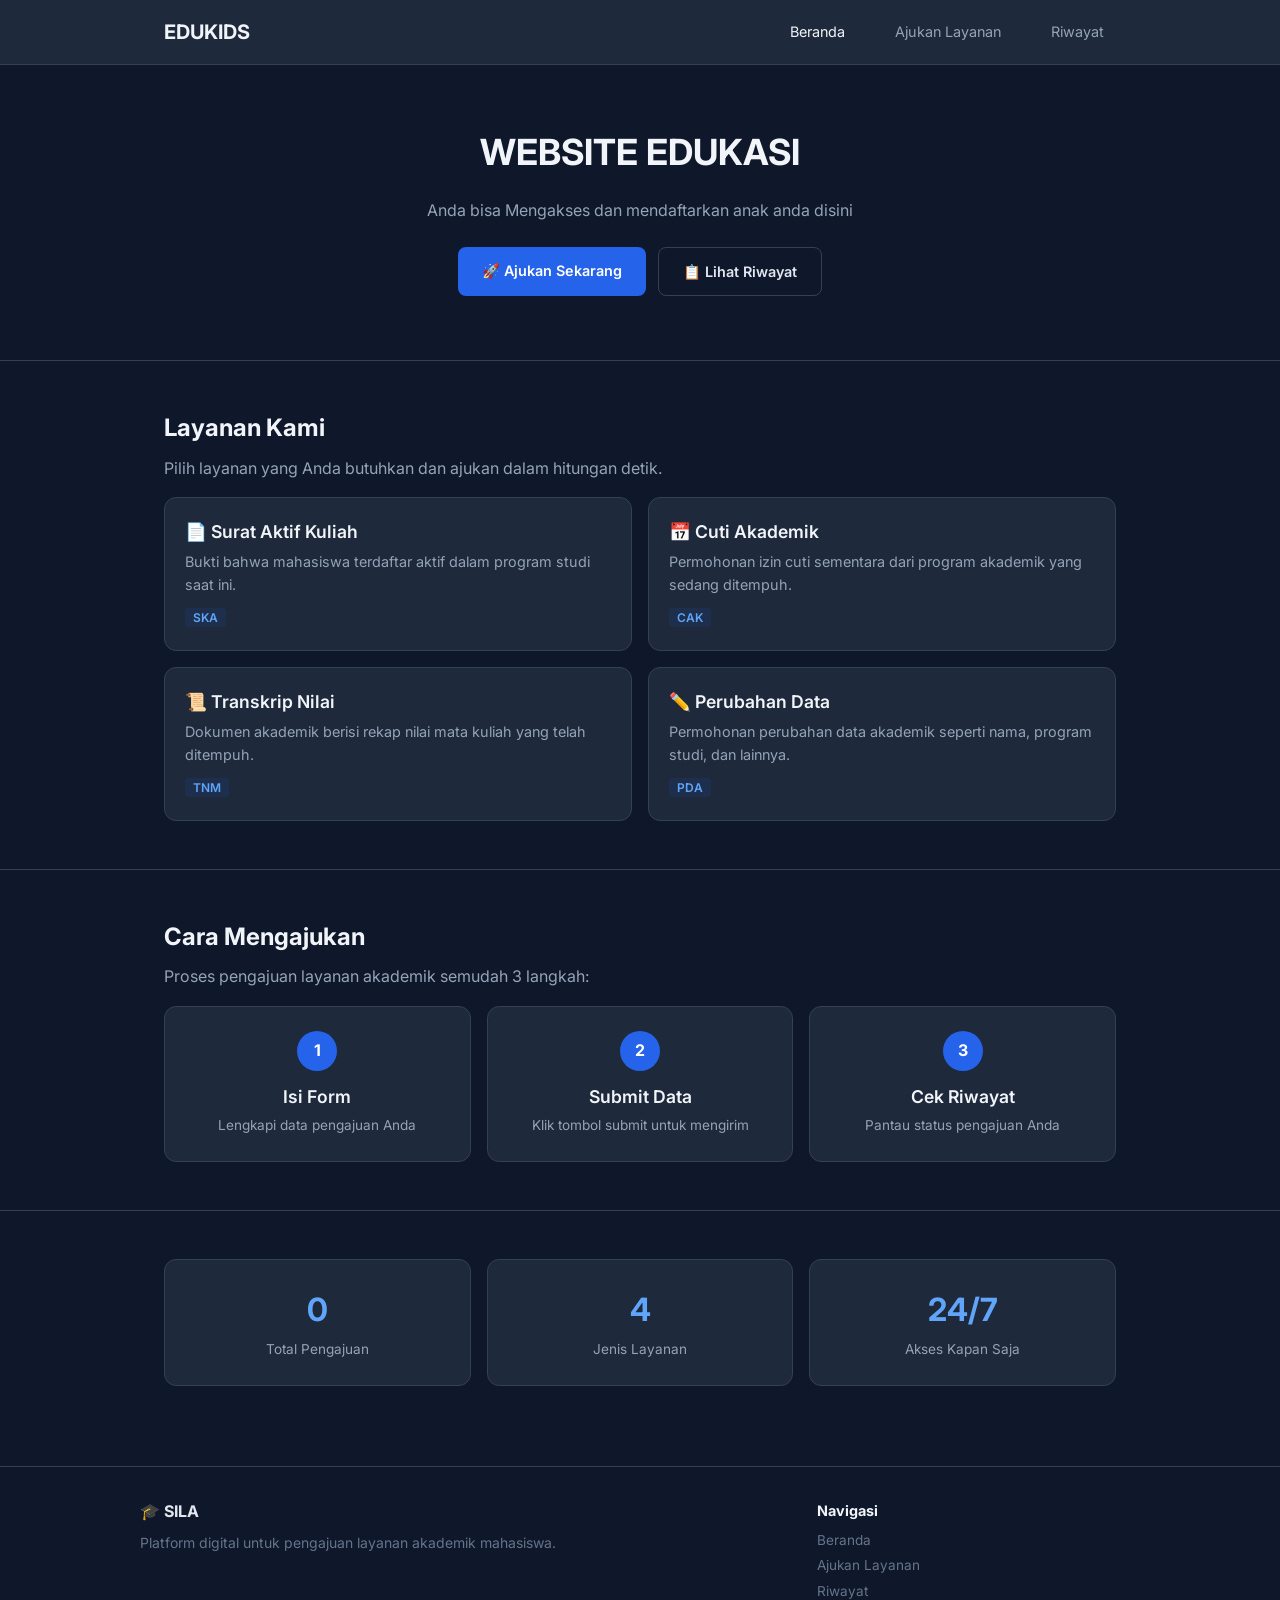
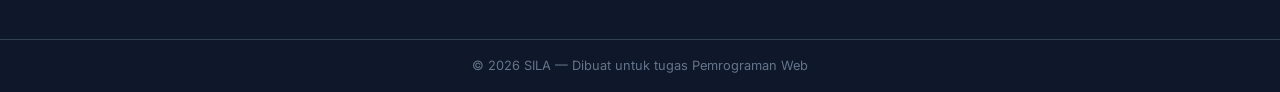
==== index.html @ 00349b75 "Setup Awal Penambahan File HTMl dan CSS" ====
<!DOCTYPE html>
<html lang="id">

<head>
    <meta charset="UTF-8">
    <meta name="viewport" content="width=device-width, initial-scale=1.0">
    <title>EDUKIDS- Edukasi Anak</title>
    <link rel="preconnect" href="https://fonts.googleapis.com">
    <link rel="preconnect" href="https://fonts.gstatic.com" crossorigin>
    <link href="https://fonts.googleapis.com/css2?family=Inter:wght@400;600;700&display=swap" rel="stylesheet">
    <link rel="stylesheet" href="css/style.css">
</head>

<body>

    <!-- HEADER & NAVIGASI -->
    <header class="navbar">
        <div class="container navbar-inner">
            <a href="index.html" class="logo">EDUKIDS</a>
            <input type="checkbox" id="navToggle" class="nav-toggle">
            <label for="navToggle" class="hamburger">
                <span></span>
                <span></span>
                <span></span>
            </label>
            <nav>
                <ul class="nav-menu">
                    <li><a href="index.html" class="active">Beranda</a></li>
                    <li><a href="layanan.html">Ajukan Layanan</a></li>
                    <li><a href="riwayat.html">Riwayat</a></li>
                </ul>
            </nav>
        </div>
    </header>

    <!-- KONTEN UTAMA -->
    <main>

        <!-- Hero -->
        <section class="hero">
            <div class="container">
                <h1>WEBSITE EDUKASI<br></h1>
                <p>Anda bisa Mengakses dan mendaftarkan anak anda disini</p>
                <div class="hero-buttons">
                    <a href="layanan.html" class="btn btn-primary">🚀 Ajukan Sekarang</a>
                    <a href="riwayat.html" class="btn btn-outline">📋 Lihat Riwayat</a>
                </div>
            </div>
        </section>

        <!-- Daftar Layanan -->
        <section class="section">
            <div class="container">
                <h2>Layanan Kami</h2>
                <p class="section-desc">Pilih layanan yang Anda butuhkan dan ajukan dalam hitungan detik.</p>
                <div class="cards-grid">
                    <article class="card">
                        <h3>📄 Surat Aktif Kuliah</h3>
                        <p>Bukti bahwa mahasiswa terdaftar aktif dalam program studi saat ini.</p>
                        <span class="card-code">SKA</span>
                    </article>
                    <article class="card">
                        <h3>📅 Cuti Akademik</h3>
                        <p>Permohonan izin cuti sementara dari program akademik yang sedang ditempuh.</p>
                        <span class="card-code">CAK</span>
                    </article>
                    <article class="card">
                        <h3>📜 Transkrip Nilai</h3>
                        <p>Dokumen akademik berisi rekap nilai mata kuliah yang telah ditempuh.</p>
                        <span class="card-code">TNM</span>
                    </article>
                    <article class="card">
                        <h3>✏️ Perubahan Data</h3>
                        <p>Permohonan perubahan data akademik seperti nama, program studi, dan lainnya.</p>
                        <span class="card-code">PDA</span>
                    </article>
                </div>
            </div>
        </section>
                                                                      
        <!-- Cara Mengajukan -->
        <section class="section">
            <div class="container">
                <h2>Cara Mengajukan</h2>
                <p class="section-desc">Proses pengajuan layanan akademik semudah 3 langkah:</p>
                <div class="steps-grid">
                    <div class="step">
                        <div class="step-number">1</div>
                        <h3>Isi Form</h3>
                        <p>Lengkapi data pengajuan Anda</p>
                    </div>
                    <div class="step">
                        <div class="step-number">2</div>
                        <h3>Submit Data</h3>
                        <p>Klik tombol submit untuk mengirim</p>
                    </div>
                    <div class="step">
                        <div class="step-number">3</div>
                        <h3>Cek Riwayat</h3>
                        <p>Pantau status pengajuan Anda</p>
                    </div>
                </div>
            </div>
        </section>

        <!-- Statistik -->
        <section class="section">
            <div class="container">
                <div class="stats-grid">
                    <div class="stat">
                        <div class="stat-number">0</div>
                        <div class="stat-label">Total Pengajuan</div>
                    </div>
                    <div class="stat">
                        <div class="stat-number">4</div>
                        <div class="stat-label">Jenis Layanan</div>
                    </div>
                    <div class="stat">
                        <div class="stat-number">24/7</div>
                        <div class="stat-label">Akses Kapan Saja</div>
                    </div>
                </div>
            </div>
        </section>

    </main>

    <!-- FOOTER -->
    <footer class="footer">
        <div class="container footer-inner">
            <div>
                <strong>🎓 SILA</strong>
                <p>Platform digital untuk pengajuan layanan akademik mahasiswa.</p>
            </div>
            <div class="footer-nav">
                <h4>Navigasi</h4>
                <ul>
                    <li><a href="index.html"class="active">Beranda</a></li>
                    <li><a href="layanan.html">Ajukan Layanan</a></li>
                    <li><a href="riwayat.html">Riwayat</a></li>
                </ul>
            </div>
        </div>
        <div class="footer-bottom">
            <div class="container">
                <p>&copy; 2026 SILA — Dibuat untuk tugas Pemrograman Web</p>
            </div>
        </div>
    </footer>

</body>

</html>
---- css/style.css ----
/* ================================
   CSS DASAR — SILA
   ================================ */

* {
    margin: 0;
    padding: 0;
    box-sizing: border-box;
}

body {
    background-color: #0f172a;
    color: #e2e8f0;
    padding-top: 60px;
    /* agar konten tidak tertutup oleh navbar */
}

h1,
h2,
h3 {
    color: #f1f5f9;
}

a {
    color: #60a5fa;
    text-decoration: none;
}

a:hover {
    color: #93c5fd;
}

hr {
    border: none;
    border-top: 1px solid #334155;
}


/* ================================
   CSS LANJUTAN — SILA
   ================================ */

body {
    font-family: 'Inter', sans-serif;
    font-size: 16px;
    line-height: 1.6;
}

h1 {
    font-size: 2rem;
    font-weight: 700;
}

h2 {
    font-size: 1.5rem;
    font-weight: 700;
    margin-bottom: 8px;
}

h3 {
    font-size: 1.1rem;
    font-weight: 600;
    margin-bottom: 4px;
}

.section-desc {
    color: #94a3b8;
    margin-bottom: 16px;
}


/* ================================
   PAGE LAYOUT — SILA
   ================================ */

/* --------------------------------
   Container
   Membatasi lebar konten maksimum 1000px
   dan mengatur posisinya agar selalu
   di tengah halaman (margin: 0 auto).
   -------------------------------- */
.container {
    max-width: 1000px;
    margin: 0 auto;
    /* tengah horizontal */
    padding: 0 24px;
    /* ruang kiri & kanan */
}

/* --------------------------------
   Navbar (Bilah Navigasi) — menggunakan Flexbox
   Flexbox mengatur elemen anak secara baris (row).
   justify-content: space-between → logo kiri, nav kanan.
   align-items: center → sejajar secara vertikal.
   -------------------------------- */
.navbar {
    background-color: #1e293b;
    border-bottom: 1px solid #334155;
    padding: 16px 0;
    position: fixed;
    /* menempel dilayar */
    top: 0;
    left: 0;
    width: 100%;
    z-index: 1000;
    /* memastikan selalu berada di paling atas lapisan lain */
}

.navbar-inner {
    display: flex;
    /* aktifkan flexbox */
    justify-content: space-between;
    /* logo vs menu berjauhan */
    align-items: center;
    /* sejajar vertikal */
}

/* Logo: teks brand di pojok kiri */
.logo {
    font-size: 1.25rem;
    font-weight: 700;
    color: #f1f5f9;
}

/* Link navigasi berwarna abu dan memberi jarak kiri */
nav a {
    margin-left: 16px;
    color: #94a3b8;
    font-size: 0.9rem;
}

/* Link aktif / hover jadi berwarna putih */
nav a:hover,
nav a.active {
    color: #f1f5f9;
}

/* --------------------------------
   Hero Section
   Bagian pembuka halaman yang mencolok,
   biasanya memuat judul besar dan tombol aksi.
   -------------------------------- */
.hero {
    padding: 64px 0;
    text-align: center;
}

.hero h1 {
    font-size: 2.25rem;
    /* = 36px, ukuran besar */
    margin-bottom: 16px;
}

.hero p {
    color: #94a3b8;
    margin-bottom: 24px;
}

/* --------------------------------
   Tombol (Buttons)
   .btn    → gaya dasar semua tombol.
   .btn-primary → tombol utama (biru, solid).
   .btn-outline → tombol sekunder (hanya border).
   -------------------------------- */
.hero-buttons {
    display: flex;
    justify-content: center;
    gap: 12px;
    /* jarak antar tombol */
}

.btn {
    display: inline-block;
    padding: 12px 24px;
    border-radius: 8px;
    font-size: 0.9rem;
    font-weight: 600;
}

/* Tombol solid biru */
.btn-primary {
    background-color: #2563eb;
    color: #fff;
}

.btn-primary:hover {
    background-color: #1d4ed8;
    /* biru lebih gelap saat hover */
    color: #fff;
}

/* Tombol outline (hanya border, tanpa background) */
.btn-outline {
    border: 1px solid #334155;
    color: #e2e8f0;
}

.btn-outline:hover {
    background-color: #1e293b;
    color: #f1f5f9;
}

/* Blok konten dengan garis atas sebagai pemisah antar section */
.section {
    padding: 48px 0;
    border-top: 1px solid #334155;
}

/* --------------------------------
   Cards Grid — menggunakan CSS Grid
   grid-template-columns: 1fr 1fr → 2 kolom sama lebar.
   gap: jarak antar kartu.
   -------------------------------- */
.cards-grid {
    display: grid;
    grid-template-columns: 1fr 1fr;
    /* 2 kolom */
    gap: 16px;
    margin-top: 16px;
}



/* Kartu individual */
.card {
    background-color: #1e293b;
    border: 1px solid #334155;
    border-radius: 12px;
    padding: 20px;

      /* Transisi */
    transition: border-color 0.3s, transform 0.2s;
}


.card p {
    color: #94a3b8;
    font-size: 0.9rem;
    margin-bottom: 8px;
}

/* Badge kode kecil berwarna biru di dalam kartu */
.card-code {
    font-size: 0.75rem;
    font-weight: 600;
    color: #60a5fa;
    background-color: rgba(37, 99, 235, 0.1);
    /* biru transparan */
    padding: 2px 8px;
    border-radius: 4px;
}

/* --------------------------------
   Steps Grid — menggunakan Flexbox
   flex: 1 berarti setiap .step mengambil
   lebar yang sama (membagi ruang secara merata).
   -------------------------------- */
.steps-grid {
    display: flex;
    gap: 16px;
    margin-top: 16px;
}

.step {
    flex: 1;
    /* lebar sama rata */
    text-align: center;
    background-color: #1e293b;
    border: 1px solid #334155;
    border-radius: 12px;
    padding: 24px 16px;
}

/* Lingkaran nomor langkah berwarna biru */
.step-number {
    width: 40px;
    height: 40px;
    background-color: #2563eb;
    color: #fff;
    border-radius: 50%;
    /* membuat kotak jadi lingkaran */
    display: flex;
    align-items: center;
    justify-content: center;
    font-weight: 700;
    margin: 0 auto 12px;
    /* tengah horizontal + jarak bawah */
}

.step p {
    color: #94a3b8;
    font-size: 0.85rem;
}

/* --------------------------------
   Stats Grid — Flexbox
   Untuk menampilkan statistik angka
   secara berdampingan.
   -------------------------------- */
.stats-grid {
    display: flex;
    gap: 16px;
}

.stat {
    flex: 1;
    text-align: center;
    background-color: #1e293b;
    border: 1px solid #334155;
    border-radius: 12px;
    padding: 24px;
}

/* Angka statistik besar berwarna biru */
.stat-number {
    font-size: 2rem;
    font-weight: 700;
    color: #60a5fa;
}

.stat-label {
    color: #94a3b8;
    font-size: 0.85rem;
    margin-top: 4px;
}

/* --------------------------------
   Footer — menggunakan CSS Grid
   grid-template-columns: 2fr 1fr →
   kolom kiri 2x lebih lebar dari kolom kanan
   (2/3 vs 1/3 lebar total).
   -------------------------------- */
.footer {
    border-top: 1px solid #334155;
    margin-top: 32px;
}

.footer-inner {
    display: grid;
    grid-template-columns: 2fr 1fr;
    /* 2 kolom tidak sama */
    gap: 32px;
    padding: 32px 0;
}

.footer-inner p {
    color: #64748b;
    font-size: 0.875rem;
    margin-top: 8px;
}

.footer-inner h4 {
    color: #f1f5f9;
    margin-bottom: 8px;
    font-size: 0.9rem;
}

/* Link di footer tampil sebagai block (baris baru per link) */
.footer-inner a {
    display: block;
    color: #64748b;
    font-size: 0.85rem;
    margin-bottom: 4px;
}

.footer-inner a:hover {
    color: #93c5fd;
}

/* Baris paling bawah footer (copyright) */
.footer-bottom {
    border-top: 1px solid #334155;
    padding: 16px 0;
    text-align: center;
}

.footer-bottom p {
    font-size: 0.8rem;
    color: #64748b;
}

/* STRUKTUR NAVIGASI dan MENU */
/* =========================== */

/* menu horizontal */
.nav-menu{
    list-style: none;
    display: flex;
    gap: 10px;
}

.nav-menu li a {
    color: #94a3b8;
    font-size: 0.9rem;
    padding: 8px 12px;
    border-radius: 6px;
}


.nav.menu li a:hover{
    color: #f1f5f9;
    background-color:  rgba(225, 225, 225, 0.5);
}

.nav-menu li a.active{
    color: #f1f5f9;
    background-color: rgba(red, green, blue, alpha);
}

/* footer */
.footer-nav ul{
    list-style: none;
}

.footer-nav ul li{
    margin-bottom: 4px;
}

.footer-nav ul li{
    color: #64748b;
    font-size: #93c5fd;
}

/* hamburger */
.nav-toggle {
    display: none;
}

.hamburger {
    display: none;
    flex-direction: column;
    gap: 5px;
    cursor: pointer;
    padding: 4px;
}

.hamburger span{
    display: block;
    width: 24px;
    height: 3px;
    background-color: #f1f5f9;
    border-radius: 2px;
}

@media (max-width: 768px) {
    .navbar-inner {
        flex-wrap: wrap;
    }

    .hamburger {
        display: flex;
    }

    nav {
        width: 100%;
        order: 3;
    }

    .nav-menu {
        display: none;
        flex-direction: column;
        gap: 0;
        width: 100%;
        padding: 8px 0;
        border-top: 1px solid #334155;
        margin-top: 12px;
    }  

    .nav-menu li a{
        display: block;
        padding: 10px o;
        border-radius: 0;
    }

    .nav-toggle:checked~.nav-menu {
        display: flex;
    }


}


/*  ================================ 
   MEDIA QUERY & RESPONSIF — SILA 
   ================================   */
 
 /* Tablet dan Mobile    */
@media (max-width: 768px) { 
    .navbar-inner { 
        flex-wrap: wrap; 
    } 
 
    .hamburger { 
        display: flex; 
    } 
 
    nav { 
        width: 100%; 
        order: 3; 
    } 
 
    .nav-menu { 
        display: none; 
        flex-direction: column; 
        gap: 0; 
        width: 100%; 
        padding: 8px 0; 
        border-top: 1px solid #334155; 
        margin-top: 12px; 
    } 
 
    .nav-menu li a { 
        display: block; 
        padding: 10px 0; 
        border-radius: 0; 
    } 
 
    .nav-toggle:checked ~ nav .nav-menu { 
        display: flex; 
    } 
 
    .nav-menu { 
        gap: 4px; 
    } 

    .hero h1 { 
        font-size: 1.5rem; 
    } 
 
    .hero-buttons { 
        flex-direction: column; 
        align-items: center; 
    } 
 
    .cards-grid { 
        grid-template-columns: 1fr;   
    } 
 
    .steps-grid { 
        flex-direction: column; 
    } 
 
    .stats-grid { 
        flex-direction: column; 
    } 
 
    .footer-inner { 
        grid-template-columns: 1fr; 
        gap: 24px; 
    } 
} 

/* smile mobile */
@media (max-width: 480px) { 
    .hero h1 { 
        font-size: 1.25rem;  
    } 
 
    .btn { 
        width: 100%;

         text-align: center; 
    } 
}

.btn { 
    display: inline-block; 
    padding: 12px 24px; 
    border-radius: 8px; 
    font-size: 0.9rem; 
    font-weight: 600; 
    transition:  background-color 0.3s, color 0.3s, transform 0.2s;
}

.card { 
    
    background-color: #1e293b; 
    border: 1px solid #334155; 
    border-radius: 12px; 
    padding: 20px; 
    transition: border-color 0.3s, transform 0.2s; 
} 
 
.card:hover { 
    border-color: #475569; 
    /* transform: translateY(-2px);  untuk geser sikit keatas kayak melayang */
}

 /*animasi  */
@keyframes fadeIn { 
from { 
opacity: 0; 
transform: translateY(20px); 
} 
to { 
opacity: 1; 
transform: translateY(0); 
} 
} 
.hero { 
    /* mengeksekusi animasi */
animation: fadeIn 0.6s ease;  
}
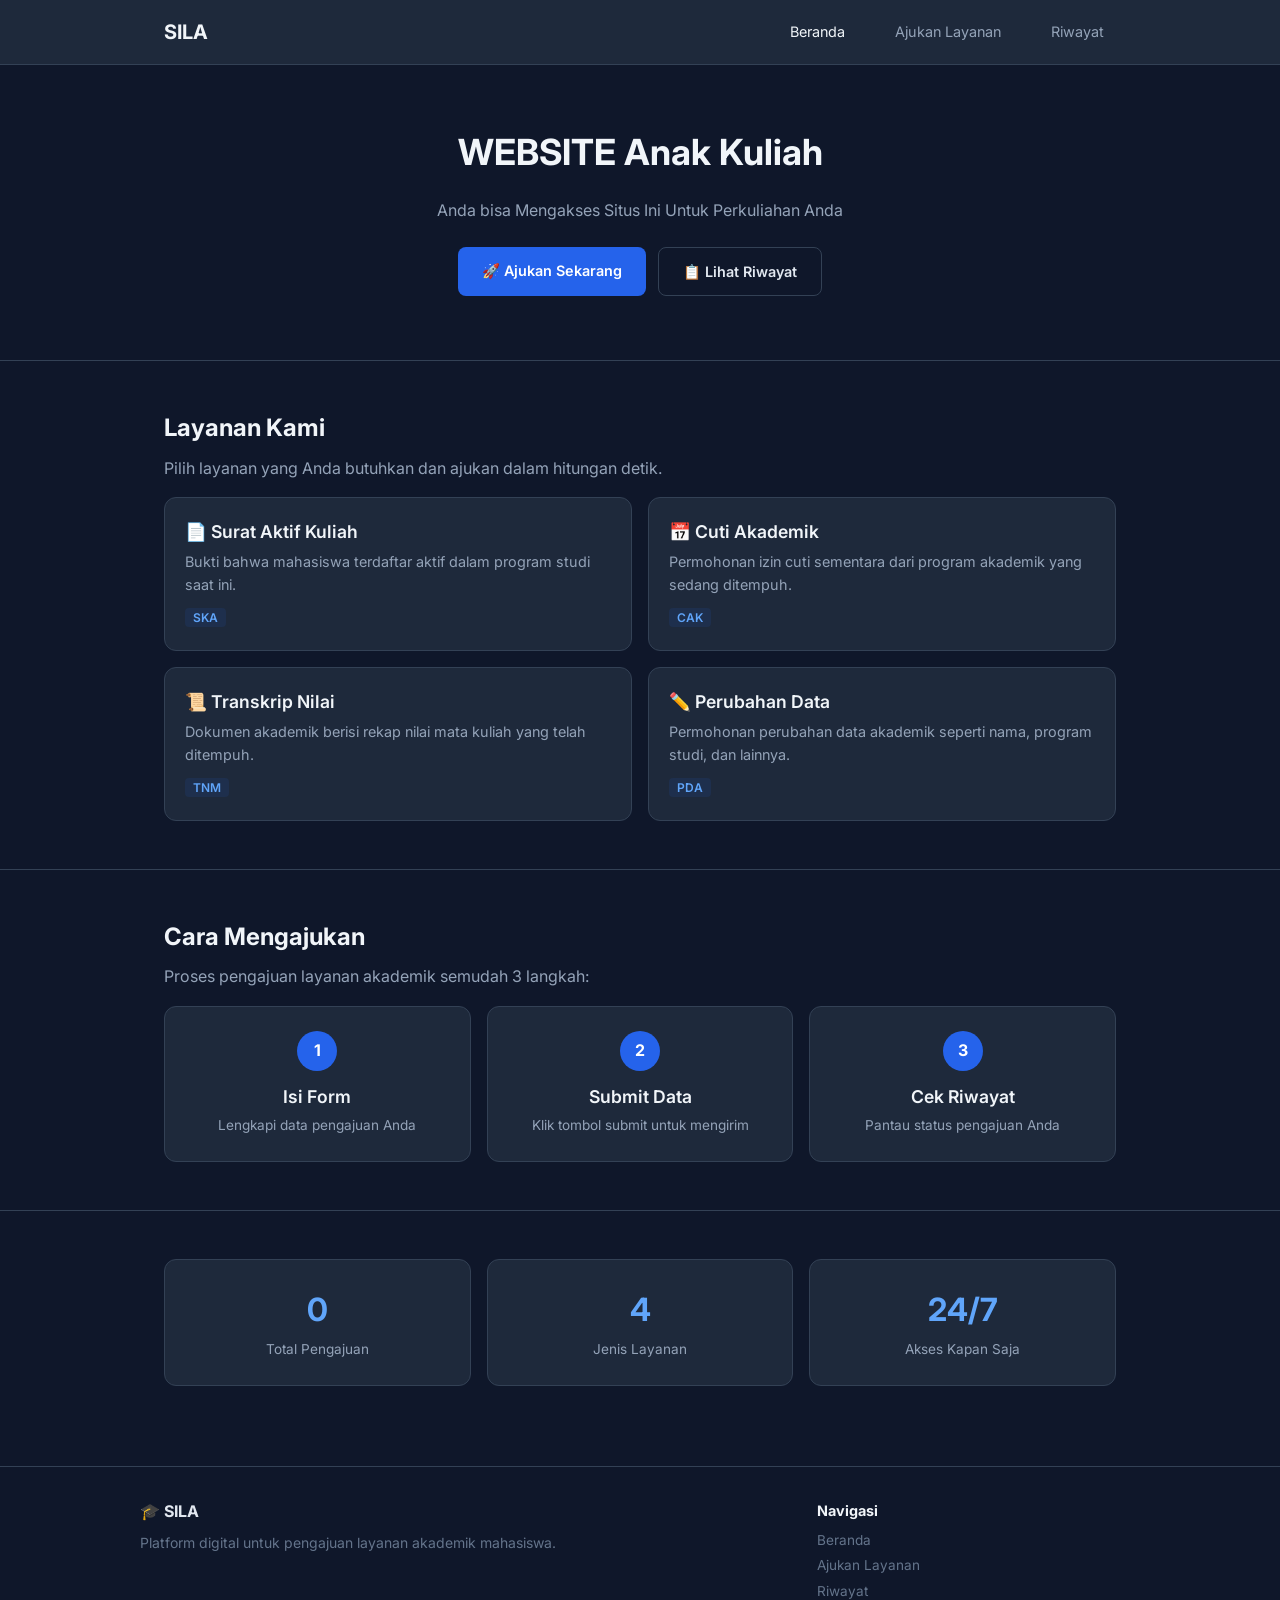
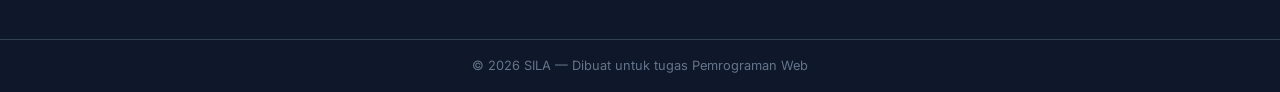
==== commit 877d3167: "menambahkan js" ====
--- a/index.html
+++ b/index.html
@@ -4,7 +4,8 @@
 <head>
     <meta charset="UTF-8">
     <meta name="viewport" content="width=device-width, initial-scale=1.0">
-    <title>EDUKIDS- Edukasi Anak</title>
+    <title>SILA
+    </title>
     <link rel="preconnect" href="https://fonts.googleapis.com">
     <link rel="preconnect" href="https://fonts.gstatic.com" crossorigin>
     <link href="https://fonts.googleapis.com/css2?family=Inter:wght@400;600;700&display=swap" rel="stylesheet">
@@ -16,7 +17,7 @@
     <!-- HEADER & NAVIGASI -->
     <header class="navbar">
         <div class="container navbar-inner">
-            <a href="index.html" class="logo">EDUKIDS</a>
+            <a href="index.html" class="logo">SILA</a>
             <input type="checkbox" id="navToggle" class="nav-toggle">
             <label for="navToggle" class="hamburger">
                 <span></span>
@@ -39,8 +40,10 @@
         <!-- Hero -->
         <section class="hero">
             <div class="container">
-                <h1>WEBSITE EDUKASI<br></h1>
-                <p>Anda bisa Mengakses dan mendaftarkan anak anda disini</p>
+                <h1>WEBSITE Anak Kuliah<br></h1>
+                <p>Anda bisa Mengakses Situs Ini Untuk Perkuliahan Anda
+
+                </p>
                 <div class="hero-buttons">
                     <a href="layanan.html" class="btn btn-primary">🚀 Ajukan Sekarang</a>
                     <a href="riwayat.html" class="btn btn-outline">📋 Lihat Riwayat</a>
@@ -148,6 +151,8 @@
         </div>
     </footer>
 
+    <script src="js/script.js"></script>
+
 </body>
 
 </html>
--- a/css/style.css
+++ b/css/style.css
@@ -480,6 +480,98 @@
 }
 
 
+
+ /* ================================  
+   FORMS — SILA bagian forms dasar
+   ================================  */
+ 
+.form-card { 
+    max-width: 640px; 
+    margin: 0 auto; 
+} 
+ 
+fieldset { 
+    border: 1px solid #334155; 
+    border-radius: 12px; 
+    padding: 24px; 
+    background-color: #1e293b; 
+} 
+ 
+legend { 
+    font-size: 1.1rem; 
+    font-weight: 600; 
+    color: #f1f5f9; 
+    padding: 0 8px; 
+} 
+ 
+.form-group { 
+    margin-bottom: 16px; 
+} 
+ 
+.form-group label { 
+    display: block; 
+    font-size: 0.875rem; 
+    font-weight: 600; 
+    color: #e2e8f0; 
+    margin-bottom: 6px; 
+} 
+
+.form-group input, 
+.form-group select, 
+.form-group textarea { 
+    width: 100%; 
+    padding: 10px 14px; 
+    background-color: #0f172a; 
+    border: 1px solid #334155; 
+    border-radius: 8px; 
+    color: #e2e8f0; 
+    font-family: inherit; 
+    font-size: 0.9rem; 
+    outline: none; 
+    transition: border-color 0.3s; 
+} 
+ 
+.form-group input:focus, 
+.form-group select:focus, 
+.form-group textarea:focus { 
+    border-color: #2563eb; 
+} 
+ 
+.form-group input::placeholder, 
+.form-group textarea::placeholder { 
+    color: #64748b; 
+} 
+ 
+.form-group select { 
+    cursor: pointer; 
+} 
+ 
+.form-group textarea { 
+    resize: vertical; 
+    min-height: 80px; 
+}
+
+.form-row { 
+    display: grid; 
+    grid-template-columns: 1fr 1fr; 
+    gap: 16px; 
+}
+
+.form-actions { 
+display: flex; 
+gap: 12px; 
+margin-top: 24px; 
+} 
+.form-actions .btn { 
+cursor: pointer; 
+border: none; 
+font-family: inherit; 
+} 
+.form-actions .btn-outline { 
+border: 1px solid #334155; 
+background: none; 
+} 
+
 /*  ================================ 
    MEDIA QUERY & RESPONSIF — SILA 
    ================================   */
@@ -600,4 +692,63 @@
 .hero { 
     /* mengeksekusi animasi */
 animation: fadeIn 0.6s ease;  
-} +} 
+
+/* untuk tbles */
+
+.data-table { 
+    width: 100%; 
+    border-collapse: collapse;
+
+    margin-top: 16px; 
+    min-width: 600px;
+} 
+ 
+.data-table caption { 
+    text-align: left; 
+    font-size: 0.85rem; 
+    color: #64748b; 
+    margin-bottom: 12px; 
+} 
+ 
+.data-table th, 
+.data-table td { 
+    padding: 12px 16px; 
+    text-align: left; 
+    border-bottom: 1px solid #334155;
+} 
+ 
+ thead
+ 
+.data-table th { 
+
+     background-color: #1e293b; 
+    color: #f1f5f9;
+    font-size: 0.85rem; 
+    font-weight: 600; 
+    text-transform: uppercase; 
+    letter-spacing: 0.5px; 
+} 
+ 
+.data-table td { 
+    color: #94a3b8; 
+    font-size: 0.9rem; 
+} 
+ 
+
+ /* Zebra Stripes  */
+.data-table tbody tr:nth-child(even) { 
+    background-color: rgba(30, 41, 59, 0.5);
+}
+
+
+.data-table tbody tr:hover { 
+    background-color: #1e293b; 
+} 
+ 
+/*  Responsif Mobile (Mengecilkan padding agar muat di HP)   */
+@media (max-width: 768px) { 
+    .data-table { font-size: 0.8rem; } 
+    .data-table th, .data-table td { padding: 8px 10px; } 
+}
+
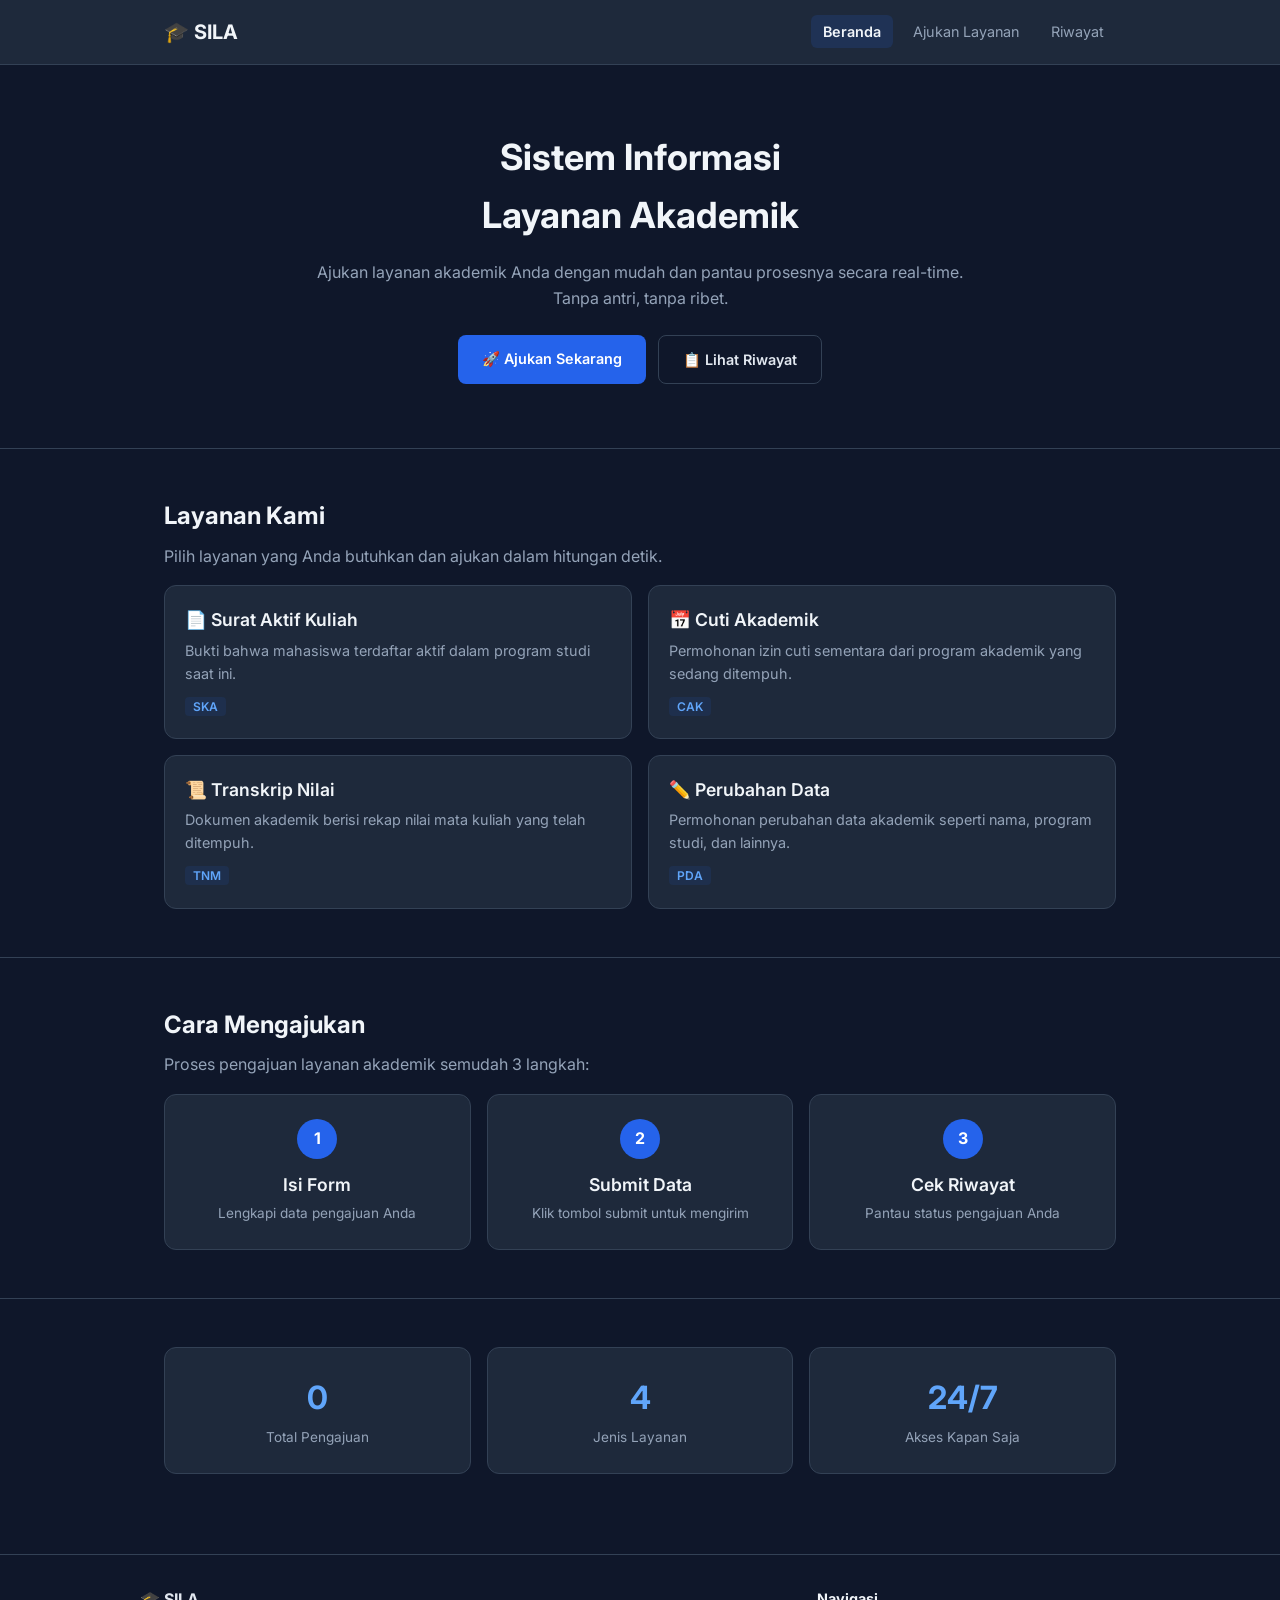
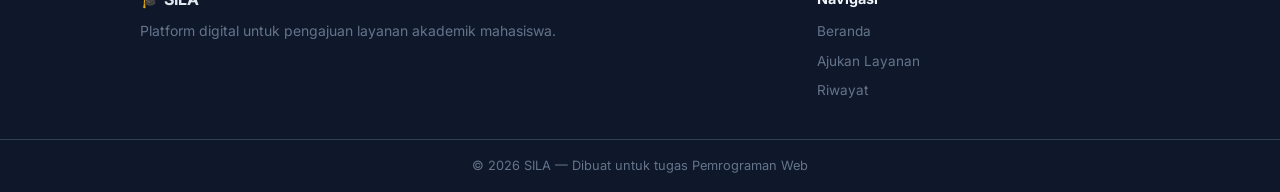
==== commit 72d20bc4: "buat js" ====
--- a/index.html
+++ b/index.html
@@ -4,8 +4,7 @@
 <head>
     <meta charset="UTF-8">
     <meta name="viewport" content="width=device-width, initial-scale=1.0">
-    <title>SILA
-    </title>
+    <title>SILA — Sistem Informasi Layanan Akademik</title>
     <link rel="preconnect" href="https://fonts.googleapis.com">
     <link rel="preconnect" href="https://fonts.gstatic.com" crossorigin>
     <link href="https://fonts.googleapis.com/css2?family=Inter:wght@400;600;700&display=swap" rel="stylesheet">
@@ -17,7 +16,7 @@
     <!-- HEADER & NAVIGASI -->
     <header class="navbar">
         <div class="container navbar-inner">
-            <a href="index.html" class="logo">SILA</a>
+            <a href="index.html" class="logo">🎓 SILA</a>
             <input type="checkbox" id="navToggle" class="nav-toggle">
             <label for="navToggle" class="hamburger">
                 <span></span>
@@ -34,16 +33,14 @@
         </div>
     </header>
 
-    <!-- KONTEN UTAMA -->
     <main>
 
         <!-- Hero -->
         <section class="hero">
             <div class="container">
-                <h1>WEBSITE Anak Kuliah<br></h1>
-                <p>Anda bisa Mengakses Situs Ini Untuk Perkuliahan Anda
-
-                </p>
+                <h1>Sistem Informasi<br>Layanan Akademik</h1>
+                <p>Ajukan layanan akademik Anda dengan mudah dan pantau prosesnya secara real-time.<br>Tanpa antri,
+                    tanpa ribet.</p>
                 <div class="hero-buttons">
                     <a href="layanan.html" class="btn btn-primary">🚀 Ajukan Sekarang</a>
                     <a href="riwayat.html" class="btn btn-outline">📋 Lihat Riwayat</a>
@@ -80,7 +77,7 @@
                 </div>
             </div>
         </section>
-                                                                      
+
         <!-- Cara Mengajukan -->
         <section class="section">
             <div class="container">
@@ -138,7 +135,7 @@
             <div class="footer-nav">
                 <h4>Navigasi</h4>
                 <ul>
-                    <li><a href="index.html"class="active">Beranda</a></li>
+                    <li><a href="index.html">Beranda</a></li>
                     <li><a href="layanan.html">Ajukan Layanan</a></li>
                     <li><a href="riwayat.html">Riwayat</a></li>
                 </ul>
@@ -151,8 +148,6 @@
         </div>
     </footer>
 
-    <script src="js/script.js"></script>
-
 </body>
 
 </html>
--- a/css/style.css
+++ b/css/style.css
@@ -11,8 +11,6 @@
 body {
     background-color: #0f172a;
     color: #e2e8f0;
-    padding-top: 60px;
-    /* agar konten tidak tertutup oleh navbar */
 }
 
 h1,
@@ -73,73 +71,30 @@
    PAGE LAYOUT — SILA
    ================================ */
 
-/* --------------------------------
-   Container
-   Membatasi lebar konten maksimum 1000px
-   dan mengatur posisinya agar selalu
-   di tengah halaman (margin: 0 auto).
-   -------------------------------- */
 .container {
     max-width: 1000px;
     margin: 0 auto;
-    /* tengah horizontal */
     padding: 0 24px;
-    /* ruang kiri & kanan */
-}
-
-/* --------------------------------
-   Navbar (Bilah Navigasi) — menggunakan Flexbox
-   Flexbox mengatur elemen anak secara baris (row).
-   justify-content: space-between → logo kiri, nav kanan.
-   align-items: center → sejajar secara vertikal.
-   -------------------------------- */
+}
+
 .navbar {
     background-color: #1e293b;
     border-bottom: 1px solid #334155;
     padding: 16px 0;
-    position: fixed;
-    /* menempel dilayar */
-    top: 0;
-    left: 0;
-    width: 100%;
-    z-index: 1000;
-    /* memastikan selalu berada di paling atas lapisan lain */
 }
 
 .navbar-inner {
     display: flex;
-    /* aktifkan flexbox */
     justify-content: space-between;
-    /* logo vs menu berjauhan */
     align-items: center;
-    /* sejajar vertikal */
-}
-
-/* Logo: teks brand di pojok kiri */
+}
+
 .logo {
     font-size: 1.25rem;
     font-weight: 700;
     color: #f1f5f9;
 }
 
-/* Link navigasi berwarna abu dan memberi jarak kiri */
-nav a {
-    margin-left: 16px;
-    color: #94a3b8;
-    font-size: 0.9rem;
-}
-
-/* Link aktif / hover jadi berwarna putih */
-nav a:hover,
-nav a.active {
-    color: #f1f5f9;
-}
-
-/* --------------------------------
-   Hero Section
-   Bagian pembuka halaman yang mencolok,
-   biasanya memuat judul besar dan tombol aksi.
-   -------------------------------- */
 .hero {
     padding: 64px 0;
     text-align: center;
@@ -147,7 +102,6 @@
 
 .hero h1 {
     font-size: 2.25rem;
-    /* = 36px, ukuran besar */
     margin-bottom: 16px;
 }
 
@@ -156,17 +110,10 @@
     margin-bottom: 24px;
 }
 
-/* --------------------------------
-   Tombol (Buttons)
-   .btn    → gaya dasar semua tombol.
-   .btn-primary → tombol utama (biru, solid).
-   .btn-outline → tombol sekunder (hanya border).
-   -------------------------------- */
 .hero-buttons {
     display: flex;
     justify-content: center;
     gap: 12px;
-    /* jarak antar tombol */
 }
 
 .btn {
@@ -175,9 +122,9 @@
     border-radius: 8px;
     font-size: 0.9rem;
     font-weight: 600;
-}
-
-/* Tombol solid biru */
+    transition: background-color 0.3s, color 0.3s, transform 0.2s;
+}
+
 .btn-primary {
     background-color: #2563eb;
     color: #fff;
@@ -185,11 +132,10 @@
 
 .btn-primary:hover {
     background-color: #1d4ed8;
-    /* biru lebih gelap saat hover */
     color: #fff;
-}
-
-/* Tombol outline (hanya border, tanpa background) */
+    transform: translateY(-2px);
+}
+
 .btn-outline {
     border: 1px solid #334155;
     color: #e2e8f0;
@@ -198,40 +144,33 @@
 .btn-outline:hover {
     background-color: #1e293b;
     color: #f1f5f9;
-}
-
-/* Blok konten dengan garis atas sebagai pemisah antar section */
+    transform: translateY(-2px);
+}
+
 .section {
     padding: 48px 0;
     border-top: 1px solid #334155;
 }
 
-/* --------------------------------
-   Cards Grid — menggunakan CSS Grid
-   grid-template-columns: 1fr 1fr → 2 kolom sama lebar.
-   gap: jarak antar kartu.
-   -------------------------------- */
 .cards-grid {
     display: grid;
     grid-template-columns: 1fr 1fr;
-    /* 2 kolom */
     gap: 16px;
     margin-top: 16px;
 }
 
-
-
-/* Kartu individual */
 .card {
     background-color: #1e293b;
     border: 1px solid #334155;
     border-radius: 12px;
     padding: 20px;
-
-      /* Transisi */
     transition: border-color 0.3s, transform 0.2s;
 }
 
+.card:hover {
+    border-color: #475569;
+    transform: translateY(-2px);
+}
 
 .card p {
     color: #94a3b8;
@@ -239,22 +178,15 @@
     margin-bottom: 8px;
 }
 
-/* Badge kode kecil berwarna biru di dalam kartu */
 .card-code {
     font-size: 0.75rem;
     font-weight: 600;
     color: #60a5fa;
     background-color: rgba(37, 99, 235, 0.1);
-    /* biru transparan */
     padding: 2px 8px;
     border-radius: 4px;
 }
 
-/* --------------------------------
-   Steps Grid — menggunakan Flexbox
-   flex: 1 berarti setiap .step mengambil
-   lebar yang sama (membagi ruang secara merata).
-   -------------------------------- */
 .steps-grid {
     display: flex;
     gap: 16px;
@@ -263,28 +195,29 @@
 
 .step {
     flex: 1;
-    /* lebar sama rata */
     text-align: center;
     background-color: #1e293b;
     border: 1px solid #334155;
     border-radius: 12px;
     padding: 24px 16px;
-}
-
-/* Lingkaran nomor langkah berwarna biru */
+    transition: border-color 0.3s;
+}
+
+.step:hover {
+    border-color: #475569;
+}
+
 .step-number {
     width: 40px;
     height: 40px;
     background-color: #2563eb;
     color: #fff;
     border-radius: 50%;
-    /* membuat kotak jadi lingkaran */
     display: flex;
     align-items: center;
     justify-content: center;
     font-weight: 700;
     margin: 0 auto 12px;
-    /* tengah horizontal + jarak bawah */
 }
 
 .step p {
@@ -292,11 +225,6 @@
     font-size: 0.85rem;
 }
 
-/* --------------------------------
-   Stats Grid — Flexbox
-   Untuk menampilkan statistik angka
-   secara berdampingan.
-   -------------------------------- */
 .stats-grid {
     display: flex;
     gap: 16px;
@@ -311,7 +239,6 @@
     padding: 24px;
 }
 
-/* Angka statistik besar berwarna biru */
 .stat-number {
     font-size: 2rem;
     font-weight: 700;
@@ -324,12 +251,6 @@
     margin-top: 4px;
 }
 
-/* --------------------------------
-   Footer — menggunakan CSS Grid
-   grid-template-columns: 2fr 1fr →
-   kolom kiri 2x lebih lebar dari kolom kanan
-   (2/3 vs 1/3 lebar total).
-   -------------------------------- */
 .footer {
     border-top: 1px solid #334155;
     margin-top: 32px;
@@ -338,7 +259,6 @@
 .footer-inner {
     display: grid;
     grid-template-columns: 2fr 1fr;
-    /* 2 kolom tidak sama */
     gap: 32px;
     padding: 32px 0;
 }
@@ -355,19 +275,6 @@
     font-size: 0.9rem;
 }
 
-/* Link di footer tampil sebagai block (baris baru per link) */
-.footer-inner a {
-    display: block;
-    color: #64748b;
-    font-size: 0.85rem;
-    margin-bottom: 4px;
-}
-
-.footer-inner a:hover {
-    color: #93c5fd;
-}
-
-/* Baris paling bawah footer (copyright) */
 .footer-bottom {
     border-top: 1px solid #334155;
     padding: 16px 0;
@@ -379,14 +286,15 @@
     color: #64748b;
 }
 
-/* STRUKTUR NAVIGASI dan MENU */
-/* =========================== */
-
-/* menu horizontal */
-.nav-menu{
+
+/* ================================
+   STRUKTUR NAVIGASI & MENU — SILA
+   ================================ */
+
+.nav-menu {
     list-style: none;
     display: flex;
-    gap: 10px;
+    gap: 8px;
 }
 
 .nav-menu li a {
@@ -394,34 +302,63 @@
     font-size: 0.9rem;
     padding: 8px 12px;
     border-radius: 6px;
-}
-
-
-.nav.menu li a:hover{
+    transition: color 0.3s, background-color 0.3s;
+}
+
+.nav-menu li a:hover {
     color: #f1f5f9;
-    background-color:  rgba(225, 225, 225, 0.5);
-}
-
-.nav-menu li a.active{
+    background-color: rgba(255, 255, 255, 0.05);
+}
+
+.nav-menu li a.active {
     color: #f1f5f9;
-    background-color: rgba(red, green, blue, alpha);
-}
-
-/* footer */
-.footer-nav ul{
+    font-weight: 600;
+    background-color: rgba(37, 99, 235, 0.15);
+}
+
+.footer-nav ul {
     list-style: none;
 }
 
-.footer-nav ul li{
+.footer-nav ul li {
     margin-bottom: 4px;
 }
 
-.footer-nav ul li{
+.footer-nav ul li a {
     color: #64748b;
-    font-size: #93c5fd;
-}
-
-/* hamburger */
+    font-size: 0.85rem;
+    transition: color 0.3s;
+}
+
+.footer-nav ul li a:hover {
+    color: #93c5fd;
+}
+
+
+/* ================================
+   MEDIA QUERY & RESPONSIF — SILA
+   ================================ */
+
+/* Animasi */
+@keyframes fadeIn {
+    from {
+        opacity: 0;
+        transform: translateY(20px);
+    }
+
+    to {
+        opacity: 1;
+        transform: translateY(0);
+    }
+}
+
+.hero {
+    animation: fadeIn 0.6s ease;
+}
+
+
+
+/* Hamburger */
 .nav-toggle {
     display: none;
 }
@@ -434,14 +371,28 @@
     padding: 4px;
 }
 
-.hamburger span{
+.hamburger span {
     display: block;
     width: 24px;
     height: 3px;
     background-color: #f1f5f9;
     border-radius: 2px;
-}
-
+    transition: transform 0.3s, opacity 0.3s;
+}
+
+.nav-toggle:checked~label .hamburger span:nth-child(1) {
+    transform: translateY(8px) rotate(45deg);
+}
+
+.nav-toggle:checked~label .hamburger span:nth-child(2) {
+    opacity: 0;
+}
+
+.nav-toggle:checked~label .hamburger span:nth-child(3) {
+    transform: translateY(-8px) rotate(-45deg);
+}
+
+/* Tablet & Mobile */
 @media (max-width: 768px) {
     .navbar-inner {
         flex-wrap: wrap;
@@ -464,291 +415,326 @@
         padding: 8px 0;
         border-top: 1px solid #334155;
         margin-top: 12px;
-    }  
-
-    .nav-menu li a{
+    }
+
+    .nav-menu li a {
         display: block;
-        padding: 10px o;
+        padding: 10px 0;
         border-radius: 0;
     }
 
-    .nav-toggle:checked~.nav-menu {
+    .nav-toggle:checked~nav .nav-menu {
         display: flex;
     }
 
-
-}
-
-
-
- /* ================================  
-   FORMS — SILA bagian forms dasar
-   ================================  */
- 
-.form-card { 
-    max-width: 640px; 
-    margin: 0 auto; 
-} 
- 
-fieldset { 
-    border: 1px solid #334155; 
-    border-radius: 12px; 
-    padding: 24px; 
-    background-color: #1e293b; 
-} 
- 
-legend { 
-    font-size: 1.1rem; 
-    font-weight: 600; 
-    color: #f1f5f9; 
-    padding: 0 8px; 
-} 
- 
-.form-group { 
-    margin-bottom: 16px; 
-} 
- 
-.form-group label { 
-    display: block; 
-    font-size: 0.875rem; 
-    font-weight: 600; 
-    color: #e2e8f0; 
-    margin-bottom: 6px; 
-} 
-
-.form-group input, 
-.form-group select, 
-.form-group textarea { 
-    width: 100%; 
-    padding: 10px 14px; 
-    background-color: #0f172a; 
-    border: 1px solid #334155; 
-    border-radius: 8px; 
-    color: #e2e8f0; 
-    font-family: inherit; 
-    font-size: 0.9rem; 
-    outline: none; 
-    transition: border-color 0.3s; 
-} 
- 
-.form-group input:focus, 
-.form-group select:focus, 
-.form-group textarea:focus { 
-    border-color: #2563eb; 
-} 
- 
-.form-group input::placeholder, 
-.form-group textarea::placeholder { 
-    color: #64748b; 
-} 
- 
-.form-group select { 
-    cursor: pointer; 
-} 
- 
-.form-group textarea { 
-    resize: vertical; 
-    min-height: 80px; 
-}
-
-.form-row { 
-    display: grid; 
-    grid-template-columns: 1fr 1fr; 
-    gap: 16px; 
-}
-
-.form-actions { 
-display: flex; 
-gap: 12px; 
-margin-top: 24px; 
-} 
-.form-actions .btn { 
-cursor: pointer; 
-border: none; 
-font-family: inherit; 
-} 
-.form-actions .btn-outline { 
-border: 1px solid #334155; 
-background: none; 
-} 
-
-/*  ================================ 
-   MEDIA QUERY & RESPONSIF — SILA 
-   ================================   */
- 
- /* Tablet dan Mobile    */
-@media (max-width: 768px) { 
-    .navbar-inner { 
-        flex-wrap: wrap; 
-    } 
- 
-    .hamburger { 
-        display: flex; 
-    } 
- 
-    nav { 
-        width: 100%; 
-        order: 3; 
-    } 
- 
-    .nav-menu { 
-        display: none; 
-        flex-direction: column; 
-        gap: 0; 
-        width: 100%; 
-        padding: 8px 0; 
-        border-top: 1px solid #334155; 
-        margin-top: 12px; 
-    } 
- 
-    .nav-menu li a { 
-        display: block; 
-        padding: 10px 0; 
-        border-radius: 0; 
-    } 
- 
-    .nav-toggle:checked ~ nav .nav-menu { 
-        display: flex; 
-    } 
- 
-    .nav-menu { 
-        gap: 4px; 
-    } 
-
-    .hero h1 { 
-        font-size: 1.5rem; 
-    } 
- 
-    .hero-buttons { 
-        flex-direction: column; 
-        align-items: center; 
-    } 
- 
-    .cards-grid { 
-        grid-template-columns: 1fr;   
-    } 
- 
-    .steps-grid { 
-        flex-direction: column; 
-    } 
- 
-    .stats-grid { 
-        flex-direction: column; 
-    } 
- 
-    .footer-inner { 
-        grid-template-columns: 1fr; 
-        gap: 24px; 
-    } 
-} 
-
-/* smile mobile */
-@media (max-width: 480px) { 
-    .hero h1 { 
-        font-size: 1.25rem;  
-    } 
- 
-    .btn { 
+    .nav-menu {
+        gap: 4px;
+    }
+
+    .hero h1 {
+        font-size: 1.5rem;
+    }
+
+    .hero-buttons {
+        flex-direction: column;
+        align-items: center;
+    }
+
+    .cards-grid {
+        grid-template-columns: 1fr;
+    }
+
+    .steps-grid {
+        flex-direction: column;
+    }
+
+    .stats-grid {
+        flex-direction: column;
+    }
+
+    .footer-inner {
+        grid-template-columns: 1fr;
+        gap: 24px;
+    }
+}
+
+/* Small Mobile */
+@media (max-width: 480px) {
+    .hero h1 {
+        font-size: 1.25rem;
+    }
+
+    .btn {
         width: 100%;
-
-         text-align: center; 
-    } 
-}
-
-.btn { 
-    display: inline-block; 
-    padding: 12px 24px; 
-    border-radius: 8px; 
-    font-size: 0.9rem; 
-    font-weight: 600; 
-    transition:  background-color 0.3s, color 0.3s, transform 0.2s;
-}
-
-.card { 
-    
-    background-color: #1e293b; 
-    border: 1px solid #334155; 
-    border-radius: 12px; 
-    padding: 20px; 
-    transition: border-color 0.3s, transform 0.2s; 
-} 
- 
-.card:hover { 
-    border-color: #475569; 
-    /* transform: translateY(-2px);  untuk geser sikit keatas kayak melayang */
-}
-
- /*animasi  */
-@keyframes fadeIn { 
-from { 
-opacity: 0; 
-transform: translateY(20px); 
-} 
-to { 
-opacity: 1; 
-transform: translateY(0); 
-} 
-} 
-.hero { 
-    /* mengeksekusi animasi */
-animation: fadeIn 0.6s ease;  
-} 
-
-/* untuk tbles */
-
-.data-table { 
-    width: 100%; 
+        text-align: center;
+    }
+
+    .form-row {
+        grid-template-columns: 1fr;
+    }
+}
+
+
+/* ================================
+   FORMS — SILA
+   ================================ */
+
+.form-card {
+    max-width: 640px;
+    margin: 0 auto;
+}
+
+fieldset {
+    border: 1px solid #334155;
+    border-radius: 12px;
+    padding: 24px;
+    background-color: #1e293b;
+}
+
+legend {
+    font-size: 1.1rem;
+    font-weight: 600;
+    color: #f1f5f9;
+    padding: 0 8px;
+}
+
+.form-group {
+    margin-bottom: 16px;
+}
+
+.form-group label {
+    display: block;
+    font-size: 0.875rem;
+    font-weight: 600;
+    color: #e2e8f0;
+    margin-bottom: 6px;
+}
+
+.form-group input,
+.form-group select,
+.form-group textarea {
+    width: 100%;
+    padding: 10px 14px;
+    background-color: #0f172a;
+    border: 1px solid #334155;
+    border-radius: 8px;
+    color: #e2e8f0;
+    font-family: inherit;
+    font-size: 0.9rem;
+    outline: none;
+    transition: border-color 0.3s;
+}
+
+.form-group input:focus,
+.form-group select:focus,
+.form-group textarea:focus {
+    border-color: #2563eb;
+}
+
+.form-group input::placeholder,
+.form-group textarea::placeholder {
+    color: #64748b;
+}
+
+.form-group select {
+    cursor: pointer;
+}
+
+.form-group textarea {
+    resize: vertical;
+    min-height: 80px;
+}
+
+.form-row {
+    display: grid;
+    grid-template-columns: 1fr 1fr;
+    gap: 16px;
+}
+
+.form-actions {
+    display: flex;
+    gap: 12px;
+    margin-top: 24px;
+}
+
+.form-actions .btn {
+    cursor: pointer;
+    border: none;
+    font-family: inherit;
+}
+
+.form-actions .btn-outline {
+    border: 1px solid #334155;
+    background: none;
+}
+
+
+/* ================================
+   TABLES — SILA
+   ================================ */
+
+.table-responsive {
+    width: 100%;
+    overflow-x: auto;
+    -webkit-overflow-scrolling: touch;
+}
+
+.data-table {
+    width: 100%;
     border-collapse: collapse;
-
-    margin-top: 16px; 
+    margin-top: 16px;
     min-width: 600px;
-} 
- 
-.data-table caption { 
-    text-align: left; 
-    font-size: 0.85rem; 
-    color: #64748b; 
-    margin-bottom: 12px; 
-} 
- 
-.data-table th, 
-.data-table td { 
-    padding: 12px 16px; 
-    text-align: left; 
+}
+
+.data-table caption {
+    text-align: left;
+    font-size: 0.85rem;
+    color: #64748b;
+    margin-bottom: 12px;
+}
+
+.data-table th,
+.data-table td {
+    padding: 12px 16px;
+    text-align: left;
     border-bottom: 1px solid #334155;
-} 
- 
- thead
- 
-.data-table th { 
-
-     background-color: #1e293b; 
+}
+
+.data-table th {
+    background-color: #1e293b;
     color: #f1f5f9;
-    font-size: 0.85rem; 
-    font-weight: 600; 
-    text-transform: uppercase; 
-    letter-spacing: 0.5px; 
-} 
- 
-.data-table td { 
-    color: #94a3b8; 
-    font-size: 0.9rem; 
-} 
- 
-
- /* Zebra Stripes  */
-.data-table tbody tr:nth-child(even) { 
+    font-size: 0.85rem;
+    font-weight: 600;
+    text-transform: uppercase;
+    letter-spacing: 0.5px;
+}
+
+.data-table td {
+    color: #94a3b8;
+    font-size: 0.9rem;
+}
+
+/* Zebra Stripes */
+.data-table tbody tr:nth-child(even) {
     background-color: rgba(30, 41, 59, 0.5);
 }
 
-
-.data-table tbody tr:hover { 
-    background-color: #1e293b; 
-} 
- 
-/*  Responsif Mobile (Mengecilkan padding agar muat di HP)   */
-@media (max-width: 768px) { 
-    .data-table { font-size: 0.8rem; } 
-    .data-table th, .data-table td { padding: 8px 10px; } 
-}
-
+/* Hover */
+.data-table tbody tr:hover {
+    background-color: #1e293b;
+}
+
+@media (max-width: 768px) {
+    .data-table {
+        font-size: 0.8rem;
+    }
+
+    .data-table th,
+    .data-table td {
+        padding: 8px 10px;
+    }
+}
+
+
+/* ================================
+   JAVASCRIPT LANJUTAN — SILA
+   CSS untuk elemen dinamis yang dihasilkan
+   atau dikendalikan oleh JavaScript.
+   ================================ */
+
+/* --------------------------------
+   Form Error
+   Elemen untuk menampilkan pesan error
+   validasi form secara real-time (tanpa alert).
+   min-height: menjaga layout tidak melompat
+   saat pesan error muncul/hilang.
+   -------------------------------- */
+.form-error {
+    color: #f87171;
+    /* warna merah terang */
+    font-size: 0.875rem;
+    margin-bottom: 12px;
+    min-height: 20px;
+    /* tinggi minimum agar layout stabil */
+}
+
+/* --------------------------------
+   Toolbar
+   Baris atas tabel yang berisi teks info
+   (jumlah data) dan tombol aksi (hapus semua).
+   Menggunakan Flexbox dengan elemen berjauhan.
+   -------------------------------- */
+.toolbar {
+    display: flex;
+    justify-content: space-between;
+    /* kiri: info, kanan: tombol */
+    align-items: center;
+    margin-bottom: 16px;
+    color: #94a3b8;
+    font-size: 0.9rem;
+}
+
+/* --------------------------------
+   Empty State
+   Tampilan yang muncul saat tabel kosong
+   (belum ada data yang diinput).
+   -------------------------------- */
+.empty-state {
+    text-align: center;
+    padding: 48px 0;
+    color: #64748b;
+}
+
+.empty-state p {
+    font-size: 1.1rem;
+    margin-bottom: 16px;
+}
+
+/* --------------------------------
+   Tombol Edit & Hapus (Per Baris)
+   Tombol kecil yang muncul di setiap baris tabel,
+   dibuat oleh JavaScript secara dinamis.
+   .btn-edit  → border biru, teks biru
+   .btn-hapus → border merah, teks merah
+   Saat hover: background terisi warna penuh.
+   -------------------------------- */
+
+/* Tombol Edit: outline biru */
+.btn-edit {
+    background: none;
+    border: 1px solid #60a5fa;
+    /* biru muda */
+    color: #60a5fa;
+    padding: 4px 12px;
+    border-radius: 6px;
+    font-size: 0.8rem;
+    cursor: pointer;
+    transition: background-color 0.3s, color 0.3s;
+    margin-right: 4px;
+}
+
+/* Saat hover: background penuh biru, teks gelap */
+.btn-edit:hover {
+    background-color: #60a5fa;
+    color: #0f172a;
+    /* kontras teks di background biru */
+}
+
+/* Tombol Hapus: outline merah */
+.btn-hapus {
+    background: none;
+    border: 1px solid #f87171;
+    /* merah muda */
+    color: #f87171;
+    padding: 4px 12px;
+    border-radius: 6px;
+    font-size: 0.8rem;
+    cursor: pointer;
+    transition: background-color 0.3s, color 0.3s;
+}
+
+/* Saat hover: background penuh merah, teks gelap */
+.btn-hapus:hover {
+    background-color: #f87171;
+    color: #0f172a;
+}
